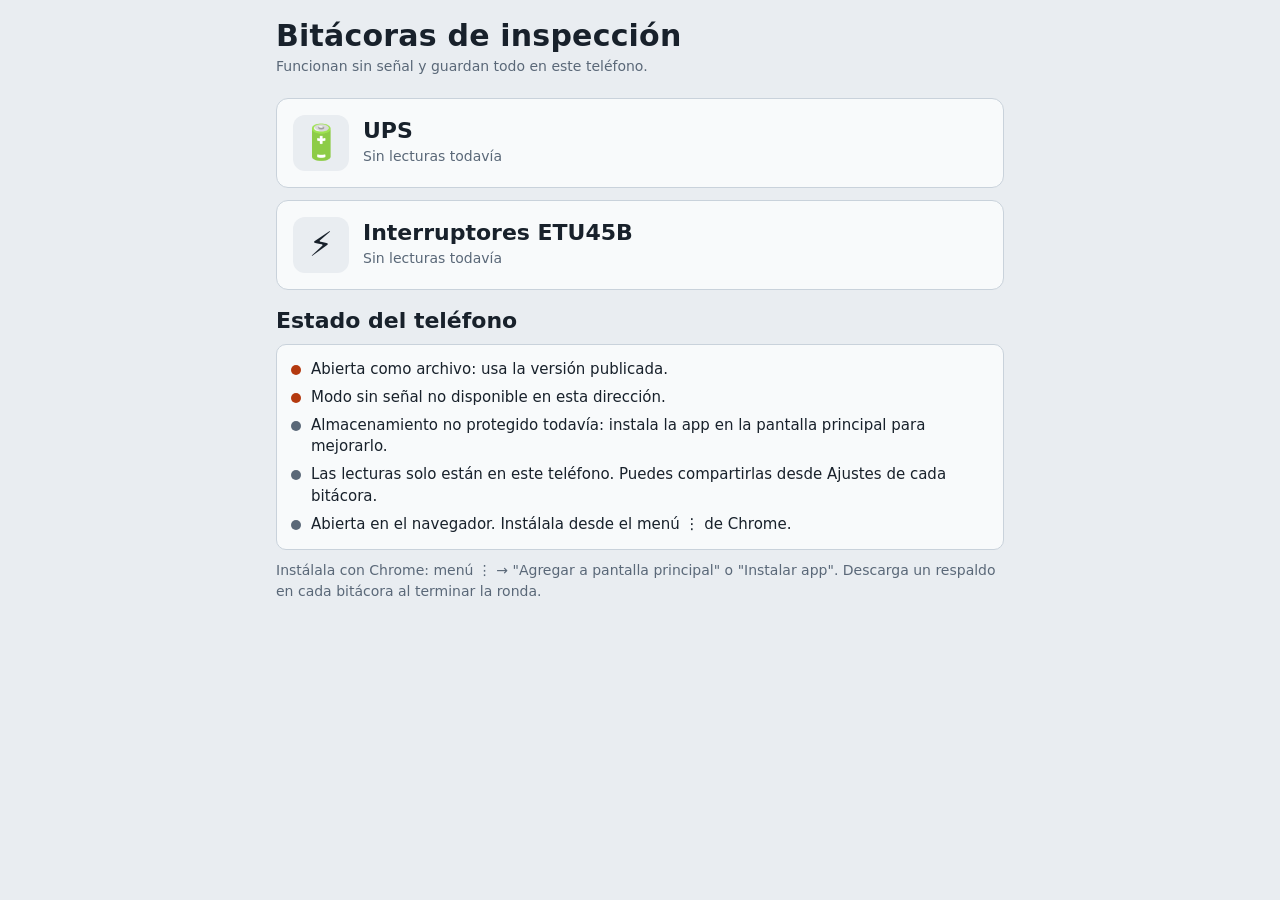
==== index.html @ 074d1c3d "Aviso de versión nueva al reanudar la app y versión instalada en el inicio Una app instalada en Andr" ====
<!doctype html>
<html lang="es">
<head>
<meta charset="utf-8">
<meta name="viewport" content="width=device-width, initial-scale=1, viewport-fit=cover">
<meta name="theme-color" content="#23484b">
<title>Bitácoras de inspección</title>
<link rel="manifest" href="manifest.webmanifest">
<link rel="icon" href="icons/icon-192.png">
<link rel="apple-touch-icon" href="icons/apple-touch-icon.png">
<link rel="stylesheet" href="comun.css">
<style>
.apps{display:grid;gap:12px;margin-top:14px}
.app{display:flex;gap:14px;align-items:center;text-decoration:none;color:var(--ink);background:var(--surface);border:1px solid var(--line);border-radius:12px;padding:16px}
.app .ic{font-size:34px;width:56px;height:56px;border-radius:12px;display:flex;align-items:center;justify-content:center;background:var(--bg);flex:0 0 auto}
.app h3{margin:0;font:700 22px/1.1 var(--fc)}
.app .muted{margin-top:3px}
.stt{display:grid;grid-template-columns:auto 1fr;gap:6px 10px;font-size:15px}
.dot{width:10px;height:10px;border-radius:50%;display:inline-block;margin-top:6px}
</style>
</head>
<body>
<div class="wrap">
<header><h1>Bitácoras de inspección</h1><div class="sub">Funcionan sin señal y guardan todo en este teléfono.</div></header>
<div class="apps">
  <a class="app" href="ups.html"><span class="ic">🔋</span><div><h3>UPS</h3><div class="muted" id="sUps">—</div></div></a>
  <a class="app" href="interruptores.html"><span class="ic">⚡</span><div><h3>Interruptores ETU45B</h3><div class="muted" id="sEtu">—</div></div></a>
</div>
<h2>Estado del teléfono</h2>
<div class="card"><div class="stt" id="stt"></div></div>
<p class="muted">Instálala con Chrome: menú ⋮ → "Agregar a pantalla principal" o "Instalar app". Descarga un respaldo en cada bitácora al terminar la ronda.</p>
</div>
<script src="comun.js"></script>
<script>
(() => {
const $ = s => document.querySelector(s);
const fd = iso => { const d = new Date(iso); return isNaN(d) ? "" : d.toLocaleDateString("es-MX",{day:"2-digit",month:"short",year:"2-digit"}); };
function info(key, arr){
  try{
    const o = JSON.parse(localStorage.getItem(key) || "{}"); const L = o[arr] || []; const lb = o.cfg && o.cfg.lastBackup;
    if (!L.length) return "Sin lecturas todavía";
    const ult = L.reduce((m,r)=>r.ts>m?r.ts:m, "");
    const dias = lb ? Math.floor((Date.now() - new Date(lb)) / 86400000) : null;
    return `${L.length} lecturas · última ${fd(ult)} · ` + (lb ? `respaldo hace ${dias} día(s)` : "sin respaldo") + (lb && dias < 7 ? "" : " ⚠");
  }catch{ return "No se pudo leer"; }
}
$("#sUps").textContent = info("bitacora-ups-standalone-v1", "lecturas");
$("#sEtu").textContent = info("bitacora-interruptores-v1", "lecturas");
const rows = [];
const add = (ok, t) => rows.push(`<span class="dot" style="background:${ok===null?"var(--muted)":ok?"var(--ok)":"var(--bad)"}"></span><span>${t}</span>`);
const render = () => { $("#stt").innerHTML = rows.join(""); };
(async () => {
  const pr = location.protocol;
  const fija = pr === "https:" || location.hostname === "localhost";
  add(fija, fija ? "Dirección fija: los datos no se pierden al cerrar Chrome." : "Abierta como archivo: usa la versión publicada.");
  if ("serviceWorker" in navigator && (pr === "https:" || location.hostname === "localhost")){
    try{
      Comun.vigilarVersion(); await navigator.serviceWorker.ready;
      add(true, "Lista para usarse sin señal.");
    }catch{ add(false, "No se pudo preparar el modo sin señal."); }
  } else add(false, "Modo sin señal no disponible en esta dirección.");
  try{
    const p = await navigator.storage?.persist?.();
    add(p ? true : null, p ? "Almacenamiento protegido: el sistema no lo borrará por falta de espacio." : "Almacenamiento no protegido todavía: instala la app en la pantalla principal para mejorarlo.");
  }catch{}
  let sc = {}; try{ sc = JSON.parse(localStorage.getItem("bitacoras-sync") || "{}"); }catch{}
  add(sc.url && sc.clave ? true : null, sc.url && sc.clave ? `Compartiendo con el equipo en Google Sheets${sc.autor ? " como " + sc.autor : ""}.` : "Las lecturas solo están en este teléfono. Puedes compartirlas desde Ajustes de cada bitácora.");
  try{ const v = (await caches.keys()).find(k => k.startsWith("bitacoras-")); if (v) add(null, `Versión instalada: ${v.replace("bitacoras-", "")}.`); }catch{}
  const inst = matchMedia("(display-mode: standalone)").matches;
  add(inst ? true : null, inst ? "Abierta como app instalada." : "Abierta en el navegador. Instálala desde el menú ⋮ de Chrome.");
  render();
})();
})();
</script>
</body>
</html>
---- comun.css ----
/* Estilos compartidos por todas las bitácoras. */
:root{
  --fb:system-ui,-apple-system,"Segoe UI",Roboto,"Helvetica Neue",Arial,sans-serif;
  --fc:"Roboto Condensed","Arial Narrow",sans-serif-condensed,system-ui,sans-serif;
  --bg:#e9edf1; --surface:#f8fafb; --ink:#18212b; --muted:#5a6878; --line:#c9d2db;
  --steel:#3c4c5e; --lcd:#2438b5; --lcd2:#3b2fa8; --lcdtext:#f3e9b5; --lcdline:#c9bf8a;
  --ok:#237a47; --okbg:#dcf1e3; --bad:#b4390f; --badbg:#fbe3d8; --warnbg:#fff2c2;
  --accent:#2438b5;
  box-sizing:border-box;
  padding-top:env(safe-area-inset-top,0px); padding-bottom:env(safe-area-inset-bottom,0px);
}
@media (prefers-color-scheme:dark){
  :root:not([data-theme="light"]){
    --bg:#10161d; --surface:#18212b; --ink:#e6ebf0; --muted:#9aa8b6; --line:#2e3b48;
    --steel:#b8c5d2; --ok:#5cc98a; --okbg:#173325; --bad:#ff8a5c; --badbg:#3a1f14; --warnbg:#3a3214;
    --accent:#8c9bff;
  }
}
:root[data-theme="dark"]{
  --bg:#10161d; --surface:#18212b; --ink:#e6ebf0; --muted:#9aa8b6; --line:#2e3b48;
  --steel:#b8c5d2; --ok:#5cc98a; --okbg:#173325; --bad:#ff8a5c; --badbg:#3a1f14; --warnbg:#3a3214;
  --accent:#8c9bff;
}
*,*::before,*::after{box-sizing:inherit}
html{scroll-padding-top:env(safe-area-inset-top,0px)}
body{margin:0;background:var(--bg);color:var(--ink);font:16px/1.45 var(--fb);font-variant-numeric:tabular-nums}
.wrap{max-width:760px;margin:0 auto;padding:0 16px 48px}
header{padding:20px 0 8px}
h1{font:700 30px/1.05 var(--fc);margin:0;letter-spacing:.2px}
.sub{color:var(--muted);font-size:14px;margin-top:4px}
nav{position:sticky;top:env(safe-area-inset-top,0px);z-index:5;background:var(--bg);padding:10px 0;display:flex;gap:6px;overflow-x:auto}
nav button{flex:1 0 auto;border:1px solid var(--line);background:var(--surface);color:var(--ink);font:600 15px var(--fb);padding:9px 14px;border-radius:8px;cursor:pointer}
nav button[aria-selected="true"]{background:var(--steel);color:var(--bg);border-color:var(--steel)}
section{display:none}
section.on{display:block}
h2{font:600 22px/1.2 var(--fc);margin:18px 0 10px}
h3{font:600 17px/1.2 var(--fb);margin:16px 0 8px}
p{margin:6px 0}
.muted{color:var(--muted);font-size:14px}
.card{background:var(--surface);border:1px solid var(--line);border-radius:10px;padding:14px;margin:10px 0}
.row{display:flex;gap:8px;flex-wrap:wrap;align-items:center}
.btn{border:0;border-radius:8px;padding:11px 16px;font:600 16px var(--fb);cursor:pointer;background:var(--accent);color:#fff}
.btn.sec{background:transparent;color:var(--ink);border:1px solid var(--line)}
.btn.danger{background:transparent;color:var(--bad);border:1px solid var(--bad);padding:6px 10px;font-size:14px}
.btn:disabled{opacity:.5;cursor:default}
button:focus-visible,input:focus-visible,select:focus-visible,label.file:focus-within{outline:3px solid var(--accent);outline-offset:2px}
.chips{display:flex;gap:6px;flex-wrap:wrap}
.chip{border:1px solid var(--line);background:var(--surface);color:var(--ink);border-radius:999px;padding:8px 16px;font:600 15px var(--fb);cursor:pointer}
.chip[aria-pressed="true"]{background:var(--ink);color:var(--bg);border-color:var(--ink)}
label.file{display:flex;align-items:center;justify-content:center;gap:10px;border:2px dashed var(--line);border-radius:10px;padding:22px;cursor:pointer;color:var(--muted);font-weight:600;text-align:center}
label.file input{position:absolute;opacity:0;width:1px;height:1px}
#preview{max-height:320px}
.status{font-size:14px;color:var(--muted);margin-top:8px;min-height:1.2em}
.status.err{color:var(--bad)}

/* LCD review panel: echoes the Liebert display */
.lcd{background:linear-gradient(135deg,var(--lcd),var(--lcd2));color:var(--lcdtext);border-radius:10px;padding:14px;margin:12px 0;border:6px solid #4b5563}
.lcd h4{margin:0 0 6px;font:600 15px var(--fb);border-bottom:1px solid var(--lcdline);padding-bottom:4px}
.lcd .grp{border:1px solid var(--lcdline);border-radius:4px;padding:8px;margin-bottom:10px}
.lcd .g3{display:grid;grid-template-columns:repeat(3,1fr);gap:6px}
.lcd .g2{display:grid;grid-template-columns:repeat(2,1fr);gap:6px}
.lcd label{display:block;font-size:12px;opacity:.85}
.lcd input{width:100%;background:rgba(0,0,0,.18);border:1px solid rgba(243,233,181,.35);color:var(--lcdtext);font:600 17px var(--fb);padding:5px 6px;border-radius:4px;font-variant-numeric:tabular-nums}
.lcd input.miss{background:rgba(255,180,60,.35);border-color:#ffcf6b}
.lcd .meta{font-size:13px;opacity:.9;margin-bottom:8px}
.checks{display:grid;gap:6px}
.chk{display:flex;justify-content:space-between;gap:10px;padding:8px 10px;border-radius:6px;font-size:15px;background:var(--surface);border:1px solid var(--line)}
.chk b{font-weight:600}
.chk.ok{background:var(--okbg);border-color:transparent}
.chk.bad{background:var(--badbg);border-color:transparent}
.chk.na{opacity:.7}
input[type=datetime-local],input[type=number].plain,select,textarea{font:500 16px var(--fb);padding:9px;border:1px solid var(--line);border-radius:8px;background:var(--surface);color:var(--ink);max-width:100%}
textarea{width:100%;min-height:60px}
.tbl-wrap{overflow-x:auto}
table{border-collapse:collapse;width:100%;font-size:14px}
th,td{text-align:left;padding:8px 6px;border-bottom:1px solid var(--line);white-space:nowrap}
th{font-weight:600;color:var(--muted)}
.pill{display:inline-block;padding:2px 8px;border-radius:999px;font-weight:600;font-size:13px}
.pill.ok{background:var(--okbg);color:var(--ok)}
.pill.bad{background:var(--badbg);color:var(--bad)}
.big{font:700 44px/1 var(--fc)}
.kv{display:grid;grid-template-columns:1fr auto;gap:6px 14px;font-size:15px}
.kv span:nth-child(even){text-align:right;font-weight:600}
.units{display:grid;grid-template-columns:repeat(auto-fill,minmax(160px,1fr));gap:8px}
.unit{background:var(--surface);border:1px solid var(--line);border-radius:10px;padding:10px}
.unit .n{font:600 18px var(--fc)}
.chart{width:100%;height:auto;display:block}
.legend{display:flex;gap:12px;flex-wrap:wrap;font-size:14px;margin-top:6px}
.legend i{display:inline-block;width:12px;height:12px;border-radius:3px;margin-right:5px;vertical-align:-1px}
.cfg{display:grid;grid-template-columns:1fr 110px;gap:8px;align-items:center;font-size:15px}
.cfg input{width:100%}
.note{background:var(--warnbg);padding:8px 10px;border-radius:6px;font-size:14px;margin:8px 0}
.hidden{display:none !important}
@media (prefers-reduced-motion:reduce){*{transition:none!important;animation:none!important}}

.thumb{max-width:100%;max-height:260px;border-radius:8px;display:block;margin-top:10px;background:#000;object-fit:contain}
.linkbtn{background:none;border:0;color:var(--accent);font:600 14px var(--fb);cursor:pointer;padding:4px 6px;text-decoration:underline}
dialog{border:0;border-radius:10px;padding:12px;max-width:min(92vw,700px);background:var(--surface);color:var(--ink)}
dialog::backdrop{background:rgba(0,0,0,.6)}
dialog img{max-width:100%;max-height:75vh;display:block}
.filebtn{position:relative;overflow:hidden;display:inline-flex;align-items:center}
.filebtn input{position:absolute;inset:0;opacity:0;cursor:pointer;font-size:0}
.ramas{display:grid;grid-template-columns:repeat(auto-fit,minmax(300px,1fr));gap:12px}
.rama{background:var(--surface);border:1px solid var(--line);border-radius:10px;padding:14px}
.rama h3{margin:0 0 6px;font:700 24px/1.1 var(--fc)}
.rama .big{font-size:38px}
.rama .units{margin-top:10px}
.cmp{display:grid;grid-template-columns:repeat(auto-fit,minmax(260px,1fr));gap:12px}
#rep:empty{display:none}
#rep{margin-top:12px}
@media print{
  @page{size:letter;margin:12mm}
  body{background:#fff !important}
  header,nav,.noprint,#storeNote,section:not(#inf){display:none !important}
  section#inf{display:block !important}
  .wrap{max-width:none;padding:0}
  :root{padding:0}
}

.homelink{display:inline-block;margin-bottom:6px;color:var(--accent);font-weight:600;text-decoration:none;font-size:15px}

/* Compartir con el equipo */
.campos{display:grid;gap:4px}
.campos label{margin-top:8px;font-size:14px;color:var(--muted)}
.campos input{width:100%;min-width:0}
.sync-bar{display:block;width:100%;text-align:left;background:var(--surface);border:1px solid var(--line);border-radius:8px;padding:7px 10px;margin:0 0 8px;font:500 14px var(--fb);color:var(--muted);cursor:pointer}
.sync-bar.warn{background:var(--warnbg);color:var(--ink);border-color:transparent}

/* Aviso de versión nueva */
.version-nueva{position:fixed;left:12px;right:12px;bottom:calc(12px + env(safe-area-inset-bottom,0px));z-index:20;display:flex;gap:12px;align-items:center;justify-content:space-between;background:var(--ink);color:var(--bg);border-radius:10px;padding:10px 12px;box-shadow:0 4px 16px rgba(0,0,0,.3);font-weight:600;max-width:736px;margin:0 auto}
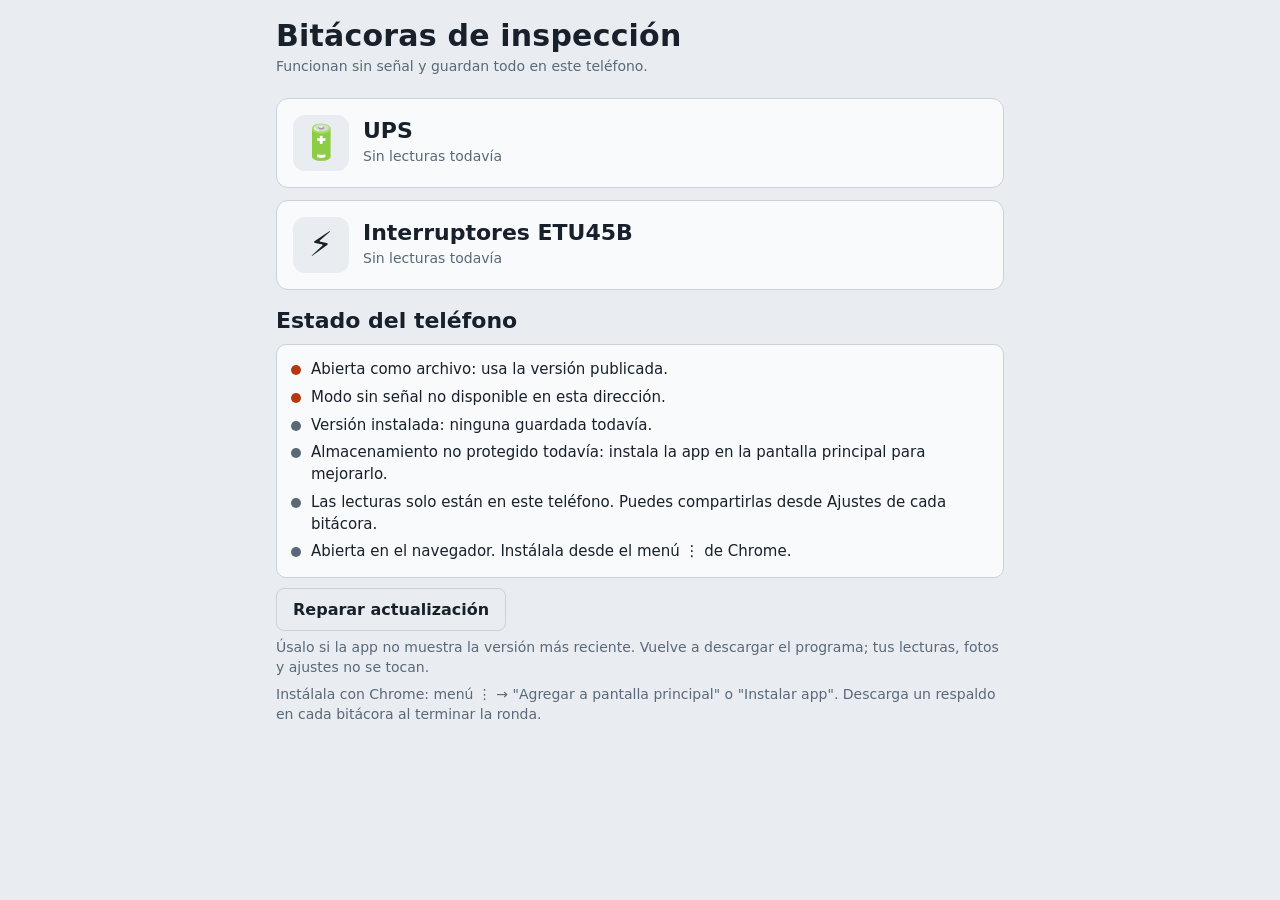
==== commit cdfd9f2e: "Inicio: el estado nunca queda en blanco y botón "Reparar actualización" En un teléfono el recuadro "" ====
--- a/index.html
+++ b/index.html
@@ -27,7 +27,9 @@
   <a class="app" href="interruptores.html"><span class="ic">⚡</span><div><h3>Interruptores ETU45B</h3><div class="muted" id="sEtu">—</div></div></a>
 </div>
 <h2>Estado del teléfono</h2>
-<div class="card"><div class="stt" id="stt"></div></div>
+<div class="card"><div class="stt" id="stt"><span></span><span class="muted">Revisando…</span></div></div>
+<div class="row"><button class="btn sec" id="reparar" type="button">Reparar actualización</button></div>
+<p class="muted">Úsalo si la app no muestra la versión más reciente. Vuelve a descargar el programa; tus lecturas, fotos y ajustes no se tocan.</p>
 <p class="muted">Instálala con Chrome: menú ⋮ → "Agregar a pantalla principal" o "Instalar app". Descarga un respaldo en cada bitácora al terminar la ronda.</p>
 </div>
 <script src="comun.js"></script>
@@ -49,27 +51,48 @@
 const rows = [];
 const add = (ok, t) => rows.push(`<span class="dot" style="background:${ok===null?"var(--muted)":ok?"var(--ok)":"var(--bad)"}"></span><span>${t}</span>`);
 const render = () => { $("#stt").innerHTML = rows.join(""); };
+/* Cada paso tiene límite de tiempo: si algo se atora, el estado se muestra igual. */
+const aTiempo = (pr, ms) => Promise.race([pr, new Promise(r => setTimeout(() => r("__tiempo__"), ms))]);
 (async () => {
   const pr = location.protocol;
-  const fija = pr === "https:" || location.hostname === "localhost";
-  add(fija, fija ? "Dirección fija: los datos no se pierden al cerrar Chrome." : "Abierta como archivo: usa la versión publicada.");
-  if ("serviceWorker" in navigator && (pr === "https:" || location.hostname === "localhost")){
+  try{
+    const fija = pr === "https:" || location.hostname === "localhost";
+    add(fija, fija ? "Dirección fija: los datos no se pierden al cerrar Chrome." : "Abierta como archivo: usa la versión publicada.");
+    if ("serviceWorker" in navigator && fija){
+      try{ Comun.vigilarVersion(); }catch{ navigator.serviceWorker.register("sw.js").catch(()=>{}); }
+      const listo = await aTiempo(navigator.serviceWorker.ready, 4000).catch(() => "__tiempo__");
+      const reg = await aTiempo(navigator.serviceWorker.getRegistration(), 2000).catch(() => null);
+      if (listo !== "__tiempo__") add(true, "Lista para usarse sin señal.");
+      else add(false, `El modo sin señal no terminó de prepararse${reg?.installing ? " (instalando)" : reg?.waiting ? " (versión nueva en espera)" : !reg ? " (sin registrar)" : ""}. Si ves una versión vieja, usa «Reparar actualización».`);
+    } else add(false, "Modo sin señal no disponible en esta dirección.");
     try{
-      Comun.vigilarVersion(); await navigator.serviceWorker.ready;
-      add(true, "Lista para usarse sin señal.");
-    }catch{ add(false, "No se pudo preparar el modo sin señal."); }
-  } else add(false, "Modo sin señal no disponible en esta dirección.");
-  try{
-    const p = await navigator.storage?.persist?.();
-    add(p ? true : null, p ? "Almacenamiento protegido: el sistema no lo borrará por falta de espacio." : "Almacenamiento no protegido todavía: instala la app en la pantalla principal para mejorarlo.");
-  }catch{}
-  let sc = {}; try{ sc = JSON.parse(localStorage.getItem("bitacoras-sync") || "{}"); }catch{}
-  add(sc.url && sc.clave ? true : null, sc.url && sc.clave ? `Compartiendo con el equipo en Google Sheets${sc.autor ? " como " + sc.autor : ""}.` : "Las lecturas solo están en este teléfono. Puedes compartirlas desde Ajustes de cada bitácora.");
-  try{ const v = (await caches.keys()).find(k => k.startsWith("bitacoras-")); if (v) add(null, `Versión instalada: ${v.replace("bitacoras-", "")}.`); }catch{}
-  const inst = matchMedia("(display-mode: standalone)").matches;
-  add(inst ? true : null, inst ? "Abierta como app instalada." : "Abierta en el navegador. Instálala desde el menú ⋮ de Chrome.");
-  render();
+      const v = await aTiempo(caches.keys(), 2000);
+      const ver = Array.isArray(v) ? v.filter(k => k.startsWith("bitacoras-")).map(k => k.replace("bitacoras-", "")) : [];
+      add(null, ver.length ? `Versión instalada: ${ver.join(", ")}.` : "Versión instalada: ninguna guardada todavía.");
+    }catch{}
+    try{
+      const p = await aTiempo(navigator.storage?.persist?.() ?? Promise.resolve(false), 2000);
+      add(p === true ? true : null, p === true ? "Almacenamiento protegido: el sistema no lo borrará por falta de espacio." : "Almacenamiento no protegido todavía: instala la app en la pantalla principal para mejorarlo.");
+    }catch{}
+    let sc = {}; try{ sc = JSON.parse(localStorage.getItem("bitacoras-sync") || "{}"); }catch{}
+    add(sc.url && sc.clave ? true : null, sc.url && sc.clave ? `Compartiendo con el equipo en Google Sheets${sc.autor ? " como " + sc.autor : ""}.` : "Las lecturas solo están en este teléfono. Puedes compartirlas desde Ajustes de cada bitácora.");
+    const inst = matchMedia("(display-mode: standalone)").matches;
+    add(inst ? true : null, inst ? "Abierta como app instalada." : "Abierta en el navegador. Instálala desde el menú ⋮ de Chrome.");
+  }finally{ render(); }
 })();
+
+/* Borra solo la copia del programa (service worker y su caché) y la vuelve a bajar del servidor.
+   Las lecturas (localStorage) y las fotos (IndexedDB) no se tocan. */
+$("#reparar").onclick = async () => {
+  if (!confirm("Se volverá a descargar la app. Tus lecturas, fotos y ajustes no se borran. ¿Continuar?")) return;
+  const b = $("#reparar"); b.disabled = true; b.textContent = "Reparando…";
+  try{ for (const r of await navigator.serviceWorker.getRegistrations()) await r.unregister(); }catch{}
+  try{ for (const k of await caches.keys()) if (k.startsWith("bitacoras-")) await caches.delete(k); }catch{}
+  // también se refresca la caché del navegador, para no volver a tomar archivos viejos
+  await Promise.all(["./", "index.html", "ups.html", "interruptores.html", "diagnostico.html", "comun.css", "comun.js", "sw.js"]
+    .map(u => fetch(u, {cache:"reload"}).catch(() => null)));
+  location.replace("index.html?r=" + Date.now());
+};
 })();
 </script>
 </body>
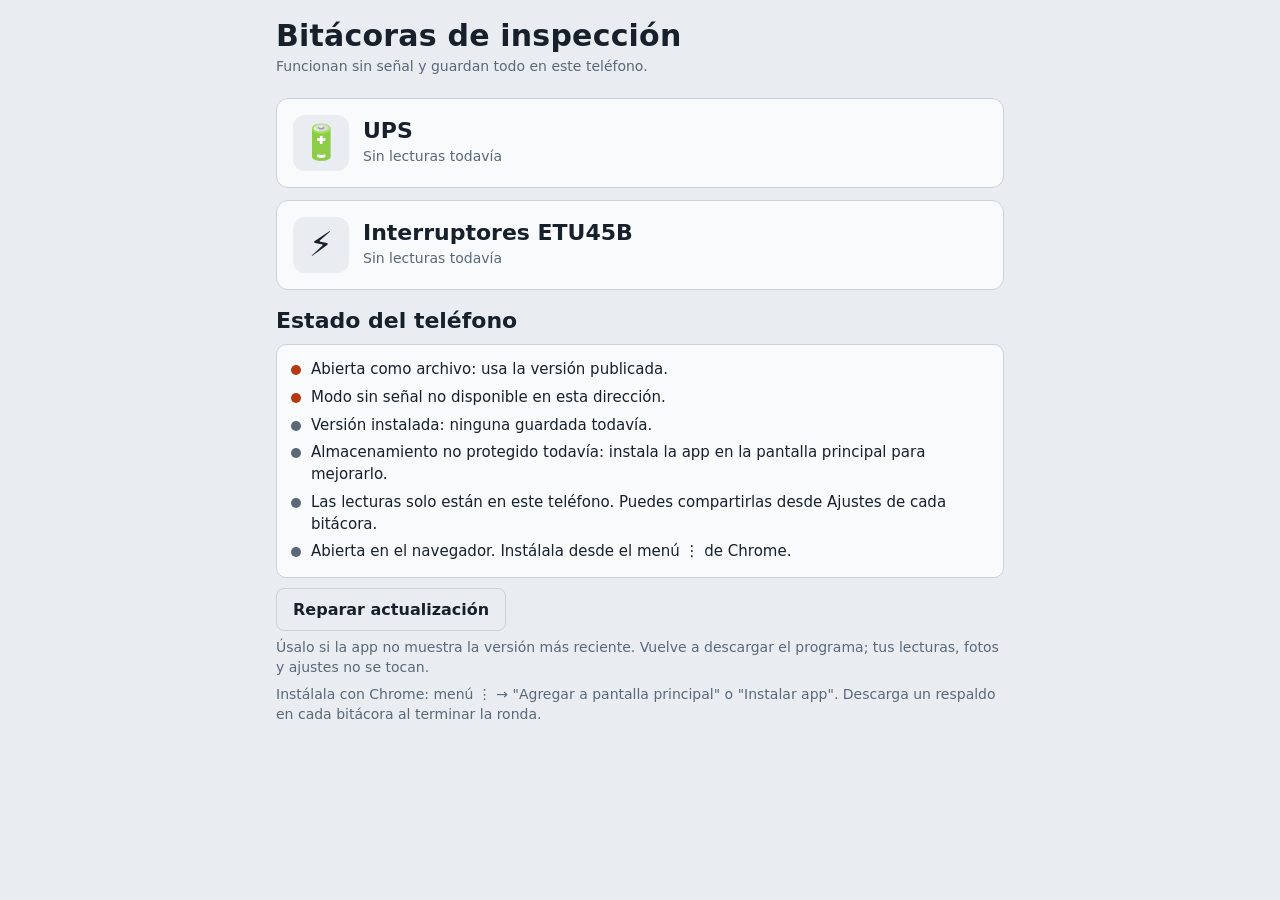
==== commit 147f308f: "Página reparar.html: diagnóstico y reparación que siempre viene del servidor Un teléfono seguía con " ====
--- a/index.html
+++ b/index.html
@@ -91,7 +91,7 @@
   // también se refresca la caché del navegador, para no volver a tomar archivos viejos
   await Promise.all(["./", "index.html", "ups.html", "interruptores.html", "diagnostico.html", "comun.css", "comun.js", "sw.js"]
     .map(u => fetch(u, {cache:"reload"}).catch(() => null)));
-  location.replace("index.html?r=" + Date.now());
+  location.replace("reparar.html?fase=2&t=" + Date.now());
 };
 })();
 </script>
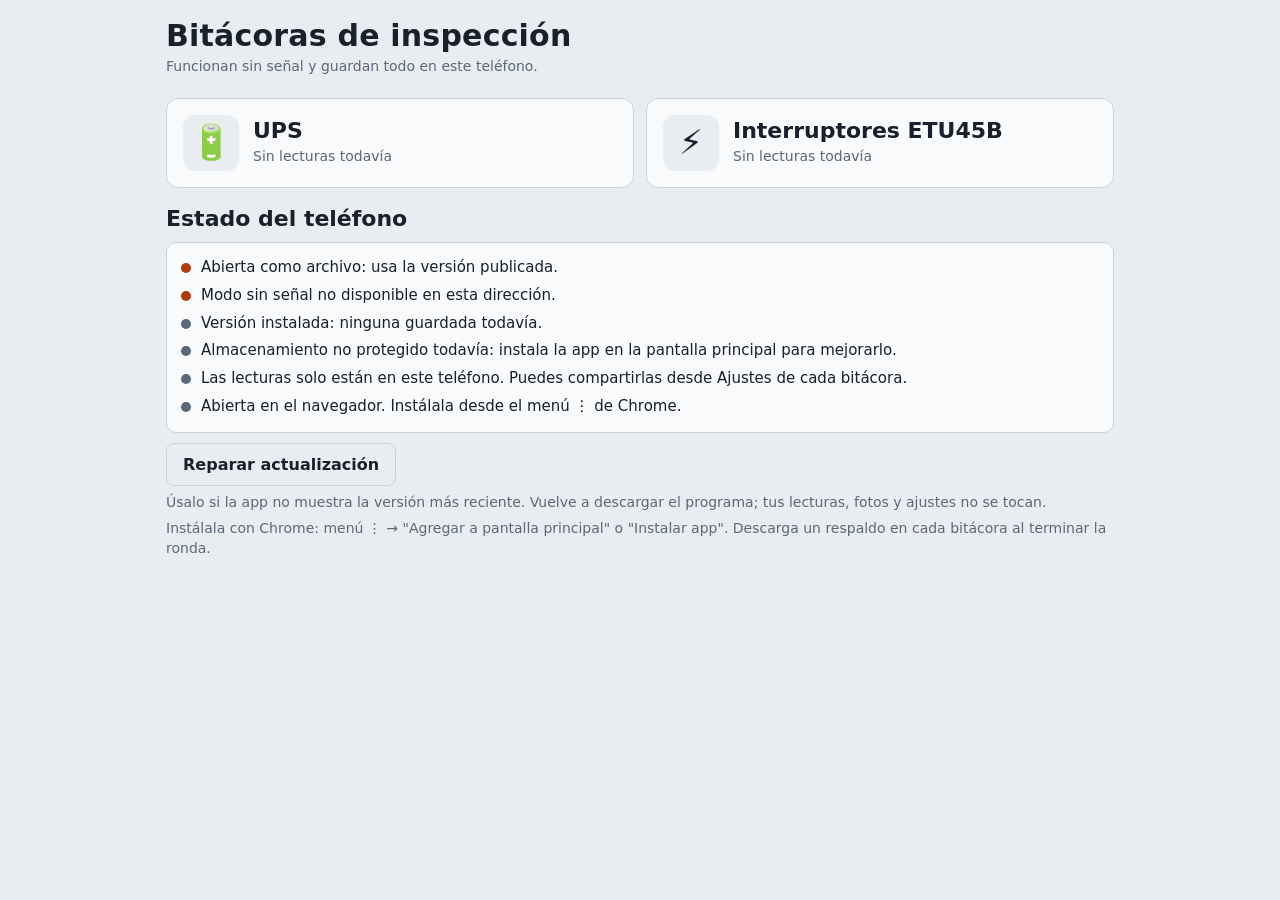
==== commit 1d92c4a3: "Vista para PC: más ancho, captura en dos columnas y Guardar a la vista Solo aplica en pantallas de 1" ====
--- a/index.html
+++ b/index.html
@@ -11,6 +11,7 @@
 <link rel="stylesheet" href="comun.css">
 <style>
 .apps{display:grid;gap:12px;margin-top:14px}
+@media (min-width:900px){.wrap{max-width:980px}.apps{grid-template-columns:repeat(2,minmax(0,1fr))}}
 .app{display:flex;gap:14px;align-items:center;text-decoration:none;color:var(--ink);background:var(--surface);border:1px solid var(--line);border-radius:12px;padding:16px}
 .app .ic{font-size:34px;width:56px;height:56px;border-radius:12px;display:flex;align-items:center;justify-content:center;background:var(--bg);flex:0 0 auto}
 .app h3{margin:0;font:700 22px/1.1 var(--fc)}
--- a/comun.css
+++ b/comun.css
@@ -111,7 +111,7 @@
 @media print{
   @page{size:letter;margin:12mm}
   body{background:#fff !important}
-  header,nav,.noprint,#storeNote,section:not(#inf){display:none !important}
+  header,nav,.noprint,#storeNote,#bakWarn,#syncBar,#versionNueva,#draftNote,section:not(#inf){display:none !important}
   section#inf{display:block !important}
   .wrap{max-width:none;padding:0}
   :root{padding:0}
@@ -128,3 +128,33 @@
 
 /* Aviso de versión nueva */
 .version-nueva{position:fixed;left:12px;right:12px;bottom:calc(12px + env(safe-area-inset-bottom,0px));z-index:20;display:flex;gap:12px;align-items:center;justify-content:space-between;background:var(--ink);color:var(--bg);border-radius:10px;padding:10px 12px;box-shadow:0 4px 16px rgba(0,0,0,.3);font-weight:600;max-width:736px;margin:0 auto}
+#chartBox{position:relative}
+.chart circle.hit{cursor:pointer}
+.chart-tip{position:absolute;z-index:2;background:var(--surface);color:var(--ink);border:1px solid var(--line);border-radius:8px;padding:6px 10px;font-size:13px;box-shadow:0 2px 8px rgba(0,0,0,.15);max-width:260px;pointer-events:auto}
+.chart-tip .v{font-size:16px;font-weight:700}
+.chart-tip .mal{color:var(--bad);font-weight:600}
+.row.per{gap:6px;margin-top:8px}
+.row.per button{border:1px solid var(--line);background:var(--surface);color:var(--ink);font:600 14px var(--fb);padding:7px 12px;border-radius:999px;cursor:pointer}
+.row.per button[aria-pressed="true"]{background:var(--ink);color:var(--bg);border-color:var(--ink)}
+td.mal{color:var(--bad);font-weight:700}
+i.sw{display:inline-block;width:10px;height:10px;border-radius:3px;margin-right:6px;vertical-align:0}
+.tsbox{display:inline-flex;flex-wrap:wrap;align-items:center;gap:6px 10px}
+.tsauto{font-weight:600;font-variant-numeric:tabular-nums}
+.tsman{color:var(--muted);cursor:help}
+
+/* ===== Pantallas anchas (PC, tableta horizontal). Nada de esto aplica en el teléfono. ===== */
+@media (min-width:1100px){
+  .wrap{max-width:1240px}
+  /* captura en dos columnas: lo que se copia del equipo a la izquierda; revisión, foto y guardar a la derecha, a la vista */
+  .cap2{display:grid;grid-template-columns:minmax(0,1fr) minmax(340px,420px);gap:20px;align-items:start}
+  .cap-izq>.card:first-child,.cap-der>.card:first-child{margin-top:0}
+  .cap-der{position:sticky;top:76px;max-height:calc(100vh - 88px);overflow:auto;overscroll-behavior:contain;padding-right:2px}
+  /* si la columna no cabe, la tarjeta de foto / nota / Guardar se queda fija abajo y lo de arriba se desplaza */
+  .cap-der>.card:last-child{position:sticky;bottom:0;margin-bottom:0;box-shadow:0 -8px 14px -10px rgba(0,0,0,.35)}
+  /* el informe conserva el ancho de una hoja carta */
+  #rep{max-width:980px;margin-left:auto;margin-right:auto}
+  .ramas{grid-template-columns:repeat(2,minmax(0,1fr))}
+  /* formularios de ajustes: que la etiqueta y su valor no queden en extremos opuestos de la pantalla */
+  .cfg{max-width:680px}
+  .campos{max-width:720px}
+}
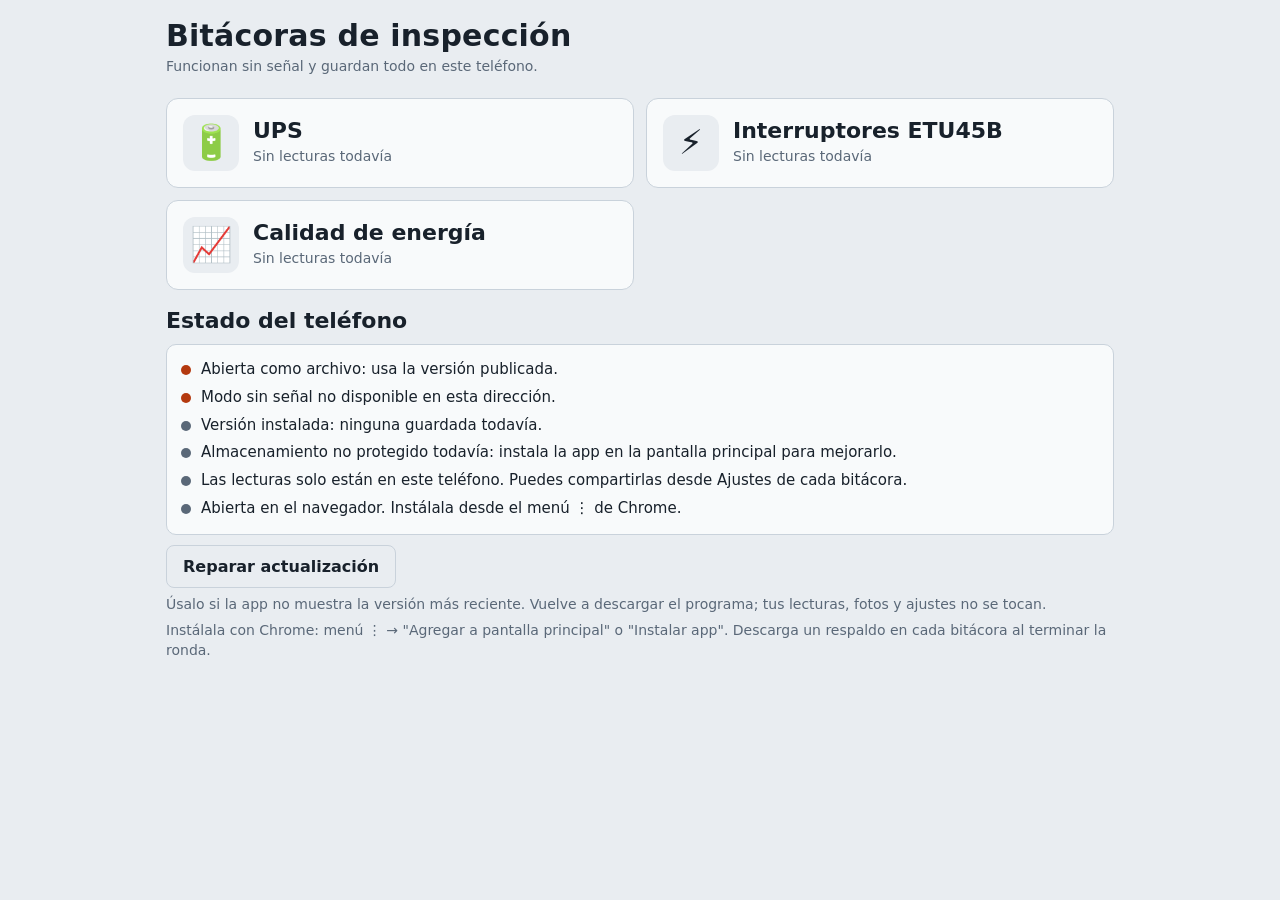
==== commit 7fc85f6b: "Bitácora de calidad de energía (PowerLogic Circuit Monitor) integrada a la app, v21 Página nueva cal" ====
--- a/index.html
+++ b/index.html
@@ -26,6 +26,7 @@
 <div class="apps">
   <a class="app" href="ups.html"><span class="ic">🔋</span><div><h3>UPS</h3><div class="muted" id="sUps">—</div></div></a>
   <a class="app" href="interruptores.html"><span class="ic">⚡</span><div><h3>Interruptores ETU45B</h3><div class="muted" id="sEtu">—</div></div></a>
+  <a class="app" href="calidad.html"><span class="ic">📈</span><div><h3>Calidad de energía</h3><div class="muted" id="sCal">—</div></div></a>
 </div>
 <h2>Estado del teléfono</h2>
 <div class="card"><div class="stt" id="stt"><span></span><span class="muted">Revisando…</span></div></div>
@@ -49,6 +50,7 @@
 }
 $("#sUps").textContent = info("bitacora-ups-standalone-v1", "lecturas");
 $("#sEtu").textContent = info("bitacora-interruptores-v1", "lecturas");
+$("#sCal").textContent = info("bitacora-calidad-v1", "lecturas");
 const rows = [];
 const add = (ok, t) => rows.push(`<span class="dot" style="background:${ok===null?"var(--muted)":ok?"var(--ok)":"var(--bad)"}"></span><span>${t}</span>`);
 const render = () => { $("#stt").innerHTML = rows.join(""); };
@@ -90,7 +92,7 @@
   try{ for (const r of await navigator.serviceWorker.getRegistrations()) await r.unregister(); }catch{}
   try{ for (const k of await caches.keys()) if (k.startsWith("bitacoras-")) await caches.delete(k); }catch{}
   // también se refresca la caché del navegador, para no volver a tomar archivos viejos
-  await Promise.all(["./", "index.html", "ups.html", "interruptores.html", "diagnostico.html", "comun.css", "comun.js", "sw.js"]
+  await Promise.all(["./", "index.html", "ups.html", "interruptores.html", "calidad.html", "diagnostico.html", "comun.css", "comun.js", "sw.js"]
     .map(u => fetch(u, {cache:"reload"}).catch(() => null)));
   location.replace("reparar.html?fase=2&t=" + Date.now());
 };
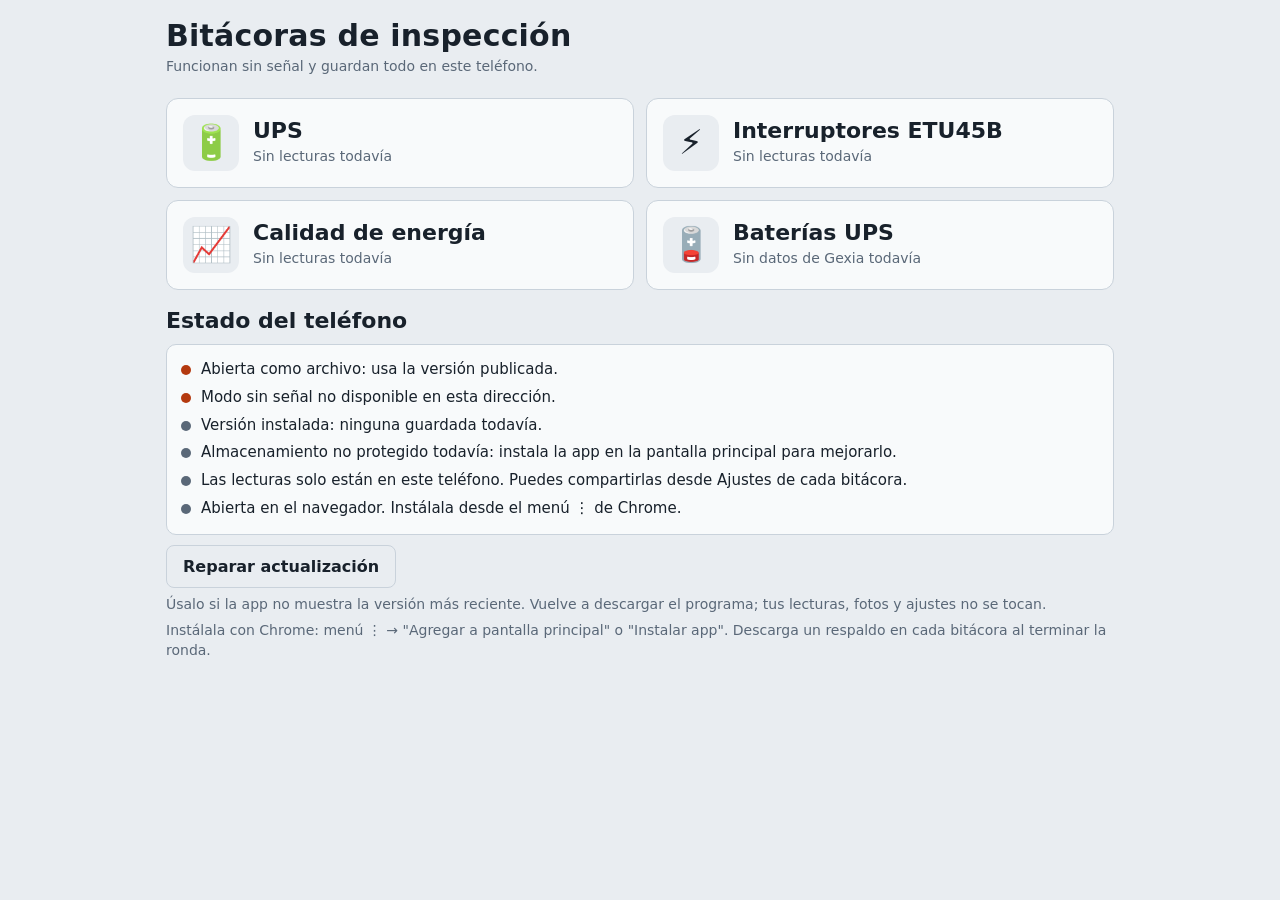
==== commit 93e82bad: "Bitácora de baterías UPS integrada a la app, v22 Página nueva baterias.html con el análisis de la mu" ====
--- a/index.html
+++ b/index.html
@@ -27,6 +27,7 @@
   <a class="app" href="ups.html"><span class="ic">🔋</span><div><h3>UPS</h3><div class="muted" id="sUps">—</div></div></a>
   <a class="app" href="interruptores.html"><span class="ic">⚡</span><div><h3>Interruptores ETU45B</h3><div class="muted" id="sEtu">—</div></div></a>
   <a class="app" href="calidad.html"><span class="ic">📈</span><div><h3>Calidad de energía</h3><div class="muted" id="sCal">—</div></div></a>
+  <a class="app" href="baterias.html"><span class="ic">🪫</span><div><h3>Baterías UPS</h3><div class="muted" id="sBat">—</div></div></a>
 </div>
 <h2>Estado del teléfono</h2>
 <div class="card"><div class="stt" id="stt"><span></span><span class="muted">Revisando…</span></div></div>
@@ -51,6 +52,15 @@
 $("#sUps").textContent = info("bitacora-ups-standalone-v1", "lecturas");
 $("#sEtu").textContent = info("bitacora-interruptores-v1", "lecturas");
 $("#sCal").textContent = info("bitacora-calidad-v1", "lecturas");
+/* Baterías: los datos vienen de los CSV de Gexia; se muestra hasta qué día hay datos y los reemplazos. */
+$("#sBat").textContent = (() => {
+  try{
+    const o = JSON.parse(localStorage.getItem("bitacora-baterias-v1") || "{}"), c = o.cfg || {}, R = o.lecturas || [], lb = c.lastBackup;
+    if (!c.ultimoDia && !(o.equipos || []).length) return "Sin datos de Gexia todavía";
+    const dias = lb ? Math.floor((Date.now() - new Date(lb)) / 86400000) : null;
+    return `${c.ultimoDia ? "Datos hasta " + fd(c.ultimoDia + "T12:00") : "Resúmenes del equipo"} · ${R.length} reemplazo(s) · ` + (lb ? `respaldo hace ${dias} día(s)` : "sin respaldo") + (lb && dias < 7 ? "" : " ⚠");
+  }catch{ return "No se pudo leer"; }
+})();
 const rows = [];
 const add = (ok, t) => rows.push(`<span class="dot" style="background:${ok===null?"var(--muted)":ok?"var(--ok)":"var(--bad)"}"></span><span>${t}</span>`);
 const render = () => { $("#stt").innerHTML = rows.join(""); };
@@ -92,7 +102,7 @@
   try{ for (const r of await navigator.serviceWorker.getRegistrations()) await r.unregister(); }catch{}
   try{ for (const k of await caches.keys()) if (k.startsWith("bitacoras-")) await caches.delete(k); }catch{}
   // también se refresca la caché del navegador, para no volver a tomar archivos viejos
-  await Promise.all(["./", "index.html", "ups.html", "interruptores.html", "calidad.html", "diagnostico.html", "comun.css", "comun.js", "sw.js"]
+  await Promise.all(["./", "index.html", "ups.html", "interruptores.html", "calidad.html", "baterias.html", "diagnostico.html", "comun.css", "comun.js", "sw.js"]
     .map(u => fetch(u, {cache:"reload"}).catch(() => null)));
   location.replace("reparar.html?fase=2&t=" + Date.now());
 };
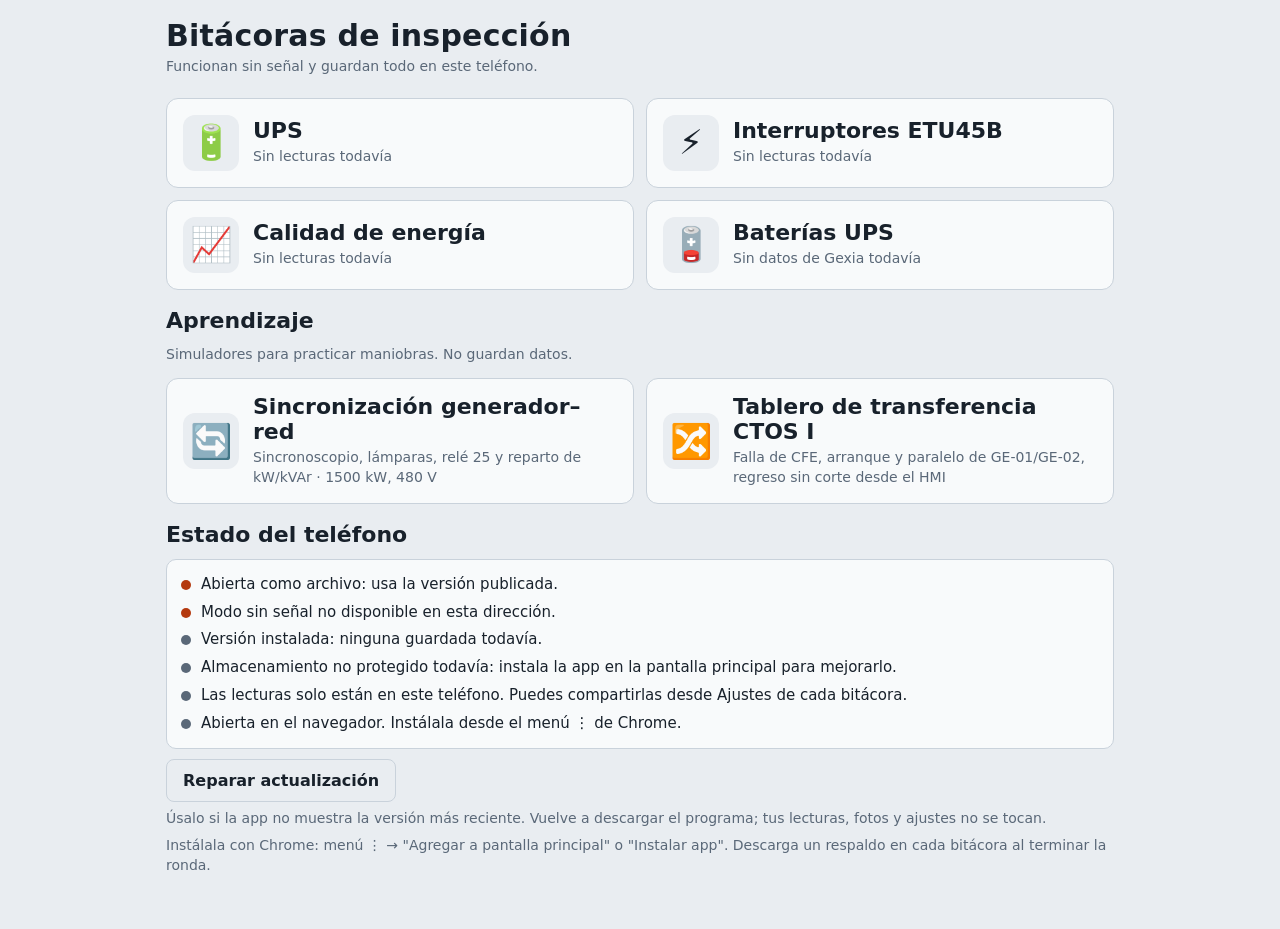
==== commit 787364f0: "Sección de aprendizaje: simuladores de sincronización y del tablero de transferencia CTOS I, v28 - s" ====
--- a/index.html
+++ b/index.html
@@ -28,6 +28,12 @@
   <a class="app" href="interruptores.html"><span class="ic">⚡</span><div><h3>Interruptores ETU45B</h3><div class="muted" id="sEtu">—</div></div></a>
   <a class="app" href="calidad.html"><span class="ic">📈</span><div><h3>Calidad de energía</h3><div class="muted" id="sCal">—</div></div></a>
   <a class="app" href="baterias.html"><span class="ic">🪫</span><div><h3>Baterías UPS</h3><div class="muted" id="sBat">—</div></div></a>
+</div>
+<h2>Aprendizaje</h2>
+<p class="muted" style="margin-top:0">Simuladores para practicar maniobras. No guardan datos.</p>
+<div class="apps">
+  <a class="app" href="sincronizacion.html"><span class="ic">🔄</span><div><h3>Sincronización generador–red</h3><div class="muted">Sincronoscopio, lámparas, relé 25 y reparto de kW/kVAr · 1500 kW, 480 V</div></div></a>
+  <a class="app" href="transferencia-ctos1.html"><span class="ic">🔀</span><div><h3>Tablero de transferencia CTOS I</h3><div class="muted">Falla de CFE, arranque y paralelo de GE-01/GE-02, regreso sin corte desde el HMI</div></div></a>
 </div>
 <h2>Estado del teléfono</h2>
 <div class="card"><div class="stt" id="stt"><span></span><span class="muted">Revisando…</span></div></div>
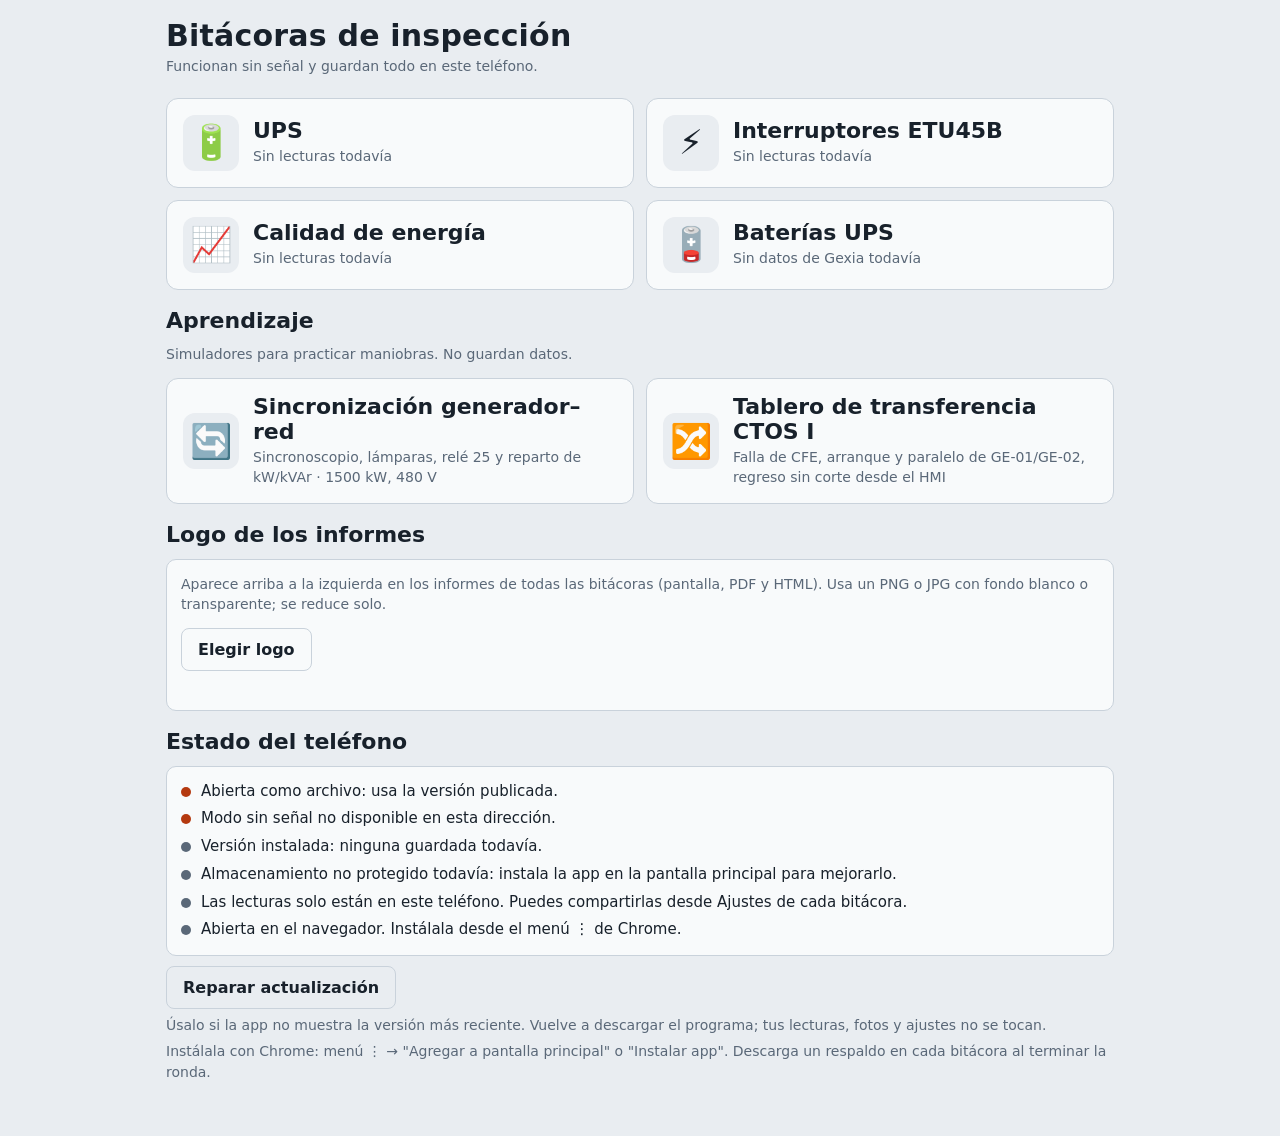
==== commit b9f1e3a8: "Formato 24 h, sin aviso de guardar contraseña y logo en informes (v34) - Fechas y horas en formato 2" ====
--- a/index.html
+++ b/index.html
@@ -34,6 +34,16 @@
 <div class="apps">
   <a class="app" href="sincronizacion.html"><span class="ic">🔄</span><div><h3>Sincronización generador–red</h3><div class="muted">Sincronoscopio, lámparas, relé 25 y reparto de kW/kVAr · 1500 kW, 480 V</div></div></a>
   <a class="app" href="transferencia-ctos1.html"><span class="ic">🔀</span><div><h3>Tablero de transferencia CTOS I</h3><div class="muted">Falla de CFE, arranque y paralelo de GE-01/GE-02, regreso sin corte desde el HMI</div></div></a>
+</div>
+<h2>Logo de los informes</h2>
+<div class="card">
+  <p class="muted" style="margin-top:0">Aparece arriba a la izquierda en los informes de todas las bitácoras (pantalla, PDF y HTML). Usa un PNG o JPG con fondo blanco o transparente; se reduce solo.</p>
+  <div class="row"><img id="logoVer" class="hidden" alt="Logo actual" style="max-height:56px;max-width:180px;object-fit:contain;background:#fff;border:1px solid var(--line);border-radius:6px;padding:4px"></div>
+  <div class="row" style="margin-top:8px">
+    <label class="btn sec filebtn">Elegir logo<input type="file" id="logoFile" accept="image/png,image/jpeg,image/webp"></label>
+    <button class="btn sec hidden" id="logoQuitar" type="button">Quitar logo</button>
+  </div>
+  <div class="status" id="logoSt"></div>
 </div>
 <h2>Estado del teléfono</h2>
 <div class="card"><div class="stt" id="stt"><span></span><span class="muted">Revisando…</span></div></div>
@@ -113,6 +123,24 @@
   location.replace("reparar.html?fase=2&t=" + Date.now());
 };
 })();
+
+/* Logo de los informes: se reduce a 400 × 160 px como máximo y se guarda en este teléfono para todas las bitácoras. */
+(() => {
+  const ver = () => { const l = Comun.logo(); Comun.$("#logoVer").src = l || ""; Comun.$("#logoVer").classList.toggle("hidden", !l); Comun.$("#logoQuitar").classList.toggle("hidden", !l); };
+  Comun.$("#logoFile").onchange = async ev => {
+    const f = ev.target.files[0]; ev.target.value = ""; if (!f) return;
+    const st = Comun.$("#logoSt");
+    try{
+      const img = await createImageBitmap(f), k = Math.min(1, 400 / img.width, 160 / img.height);
+      const c = document.createElement("canvas"); c.width = Math.round(img.width * k); c.height = Math.round(img.height * k);
+      c.getContext("2d").drawImage(img, 0, 0, c.width, c.height);
+      const url = c.toDataURL(f.type === "image/jpeg" ? "image/jpeg" : "image/png", 0.9);
+      localStorage.setItem(Comun.LOGO, url); ver(); Comun.estado(st, "Logo guardado. Aparecerá en el próximo informe que generes.");
+    }catch{ Comun.estado(st, "No se pudo usar esa imagen. Prueba con un PNG o JPG.", true); }
+  };
+  Comun.$("#logoQuitar").onclick = () => { try{ localStorage.removeItem(Comun.LOGO); }catch{} ver(); Comun.estado(Comun.$("#logoSt"), "Logo quitado."); };
+  ver();
+})();
 </script>
 </body>
 </html>
--- a/comun.css
+++ b/comun.css
@@ -158,3 +158,10 @@
   .cfg{max-width:680px}
   .campos{max-width:720px}
 }
+/* usuario de solo lectura: sin botones de guardar */
+.nota-lectura{display:none;font-size:14px}
+.solo-lectura #saveBtn,.solo-lectura #eqSave{display:none}
+.solo-lectura .nota-lectura{display:inline-block}
+table.usuarios td,table.usuarios th{white-space:nowrap;padding:6px 8px;text-align:left}
+/* clave personal: se escribe oculta sin ser campo de contraseña (así Chrome no ofrece guardarla en cada captura) */
+input.clave{-webkit-text-security:disc;text-security:disc}
